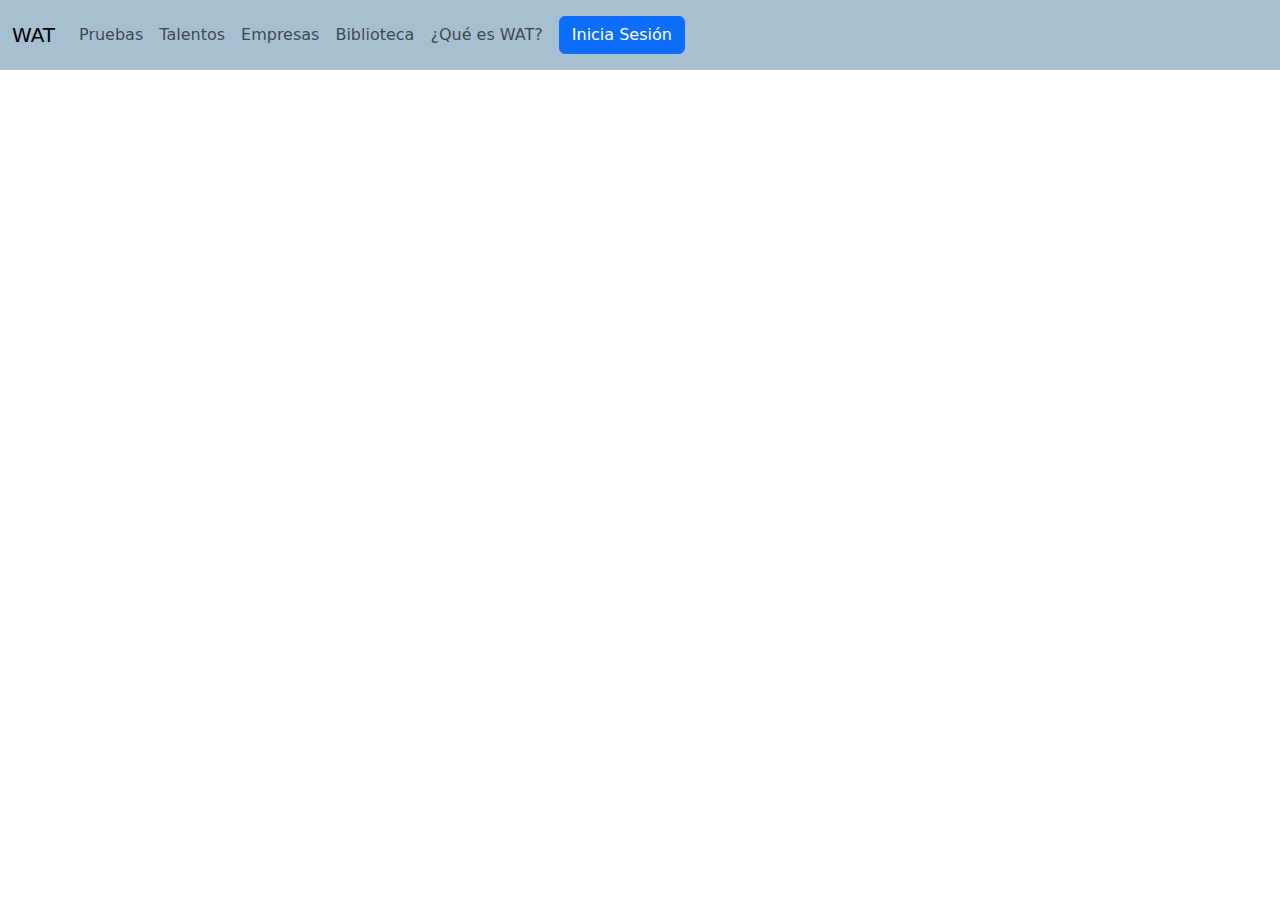
==== Login.html @ 865a5562 "primeri commit" ====
<!DOCTYPE html>
<html lang="en">
<head>
    <meta charset="UTF-8">
    <meta name="viewport" content="width=device-width, initial-scale=1.0">
    <title>Login WAT</title>
    <link href="https://cdn.jsdelivr.net/npm/bootstrap@5.3.3/dist/css/bootstrap.min.css" rel="stylesheet" integrity="sha384-QWTKZyjpPEjISv5WaRU9OFeRpok6YctnYmDr5pNlyT2bRjXh0JMhjY6hW+ALEwIH" crossorigin="anonymous">
</head>
<body>
    <div id="navbar"></div>








    <script>
        fetch("navbar.html")
          .then((response) => response.text())
          .then((data) => {
            document.getElementById("navbar").innerHTML = data;
          })
          .catch((error) => console.error("Error al cargar el navbar:", error));
      </script>
    <script src="https://cdn.jsdelivr.net/npm/bootstrap@5.3.3/dist/js/bootstrap.bundle.min.js" integrity="sha384-YvpcrYf0tY3lHB60NNkmXc5s9fDVZLESaAA55NDzOxhy9GkcIdslK1eN7N6jIeHz" crossorigin="anonymous"></script>    
</body>
</html>
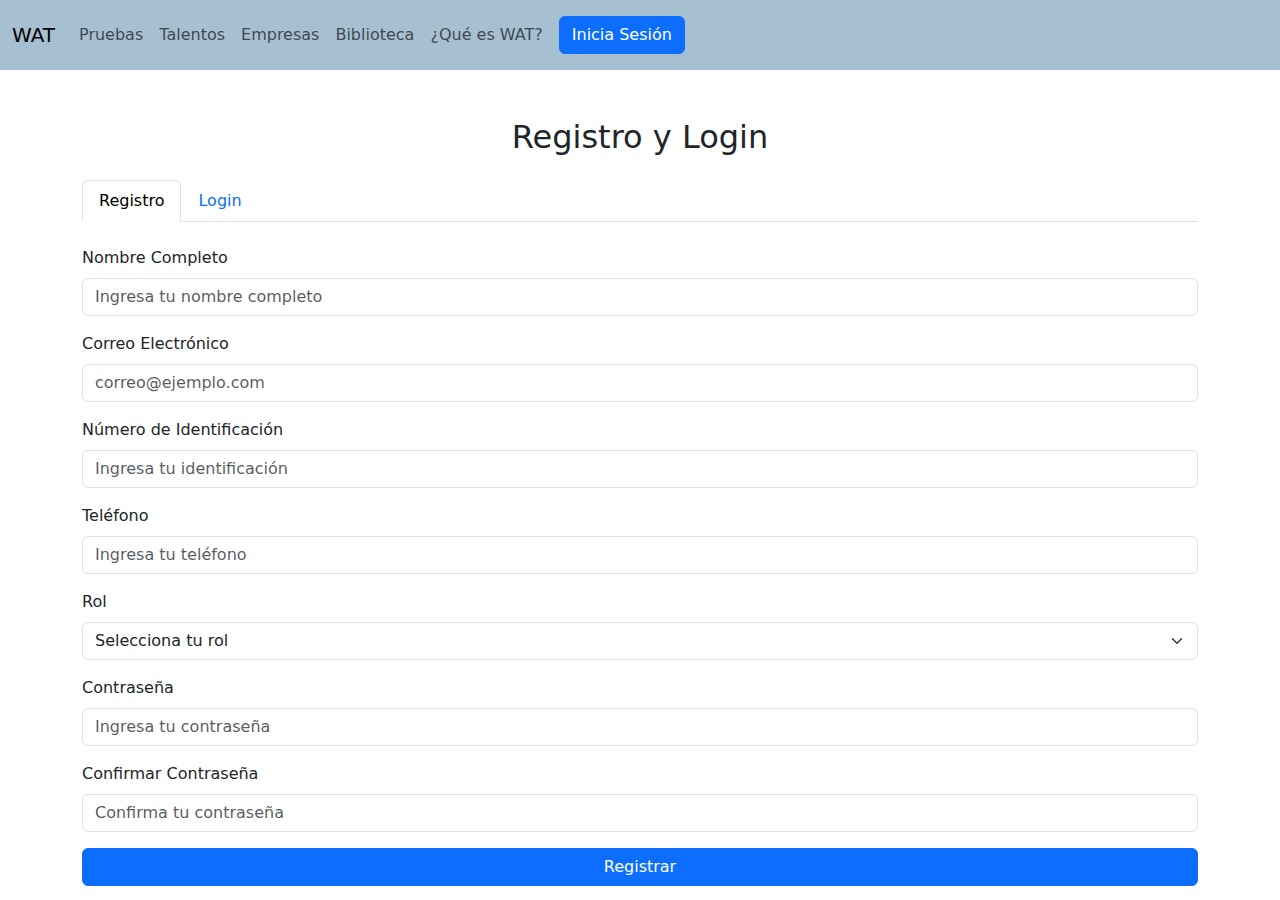
==== commit afaf200d: "new login" ====
--- a/Login.html
+++ b/Login.html
@@ -3,10 +3,10 @@
 <head>
     <meta charset="UTF-8">
     <meta name="viewport" content="width=device-width, initial-scale=1.0">
-    <title>Login WAT</title>
-    <link href="https://cdn.jsdelivr.net/npm/bootstrap@5.3.3/dist/css/bootstrap.min.css" rel="stylesheet" integrity="sha384-QWTKZyjpPEjISv5WaRU9OFeRpok6YctnYmDr5pNlyT2bRjXh0JMhjY6hW+ALEwIH" crossorigin="anonymous">
+    <title>Registro y Login</title>
+    <link href="https://cdn.jsdelivr.net/npm/bootstrap@5.3.0-alpha3/dist/css/bootstrap.min.css" rel="stylesheet">
 </head>
-<body>
+<body>    
     <div id="navbar"></div>
 
 
@@ -24,6 +24,77 @@
           })
           .catch((error) => console.error("Error al cargar el navbar:", error));
       </script>
+    <div class="container mt-5">
+        <h2 class="text-center mb-4">Registro y Login</h2>
+        
+        <!-- Tabs -->
+        <ul class="nav nav-tabs mb-4" id="authTabs" role="tablist">
+            <li class="nav-item" role="presentation">
+                <button class="nav-link active" id="register-tab" data-bs-toggle="tab" data-bs-target="#register" type="button" role="tab">Registro</button>
+            </li>
+            <li class="nav-item" role="presentation">
+                <button class="nav-link" id="login-tab" data-bs-toggle="tab" data-bs-target="#login" type="button" role="tab">Login</button>
+            </li>
+        </ul>
+        
+        <!-- Tab Content -->
+        <div class="tab-content">
+            <!-- Registro -->
+            <div class="tab-pane fade show active" id="register" role="tabpanel">
+                <form>
+                    <div class="mb-3">
+                        <label for="fullName" class="form-label">Nombre Completo</label>
+                        <input type="text" class="form-control" id="fullName" placeholder="Ingresa tu nombre completo" required>
+                    </div>
+                    <div class="mb-3">
+                        <label for="email" class="form-label">Correo Electrónico</label>
+                        <input type="email" class="form-control" id="email" placeholder="correo@ejemplo.com" required>
+                    </div>
+                    <div class="mb-3">
+                        <label for="idNumber" class="form-label">Número de Identificación</label>
+                        <input type="number" class="form-control" id="idNumber" placeholder="Ingresa tu identificación" required>
+                    </div>
+                    <div class="mb-3">
+                        <label for="phone" class="form-label">Teléfono</label>
+                        <input type="tel" class="form-control" id="phone" placeholder="Ingresa tu teléfono" required>
+                    </div>
+                    <div class="mb-3">
+                        <label for="role" class="form-label">Rol</label>
+                        <select class="form-select" id="role" required>
+                            <option value="" disabled selected>Selecciona tu rol</option>
+                            <option value="talent">Talento</option>
+                            <option value="company">Empresa</option>
+                        </select>
+                    </div>
+                    <div class="mb-3">
+                        <label for="password" class="form-label">Contraseña</label>
+                        <input type="password" class="form-control" id="password" placeholder="Ingresa tu contraseña" required>
+                    </div>
+                    <div class="mb-3">
+                        <label for="confirmPassword" class="form-label">Confirmar Contraseña</label>
+                        <input type="password" class="form-control" id="confirmPassword" placeholder="Confirma tu contraseña" required>
+                    </div>
+                    <button type="submit" class="btn btn-primary w-100">Registrar</button>
+                </form>
+            </div>
+            
+            <!-- Login -->
+            <div class="tab-pane fade" id="login" role="tabpanel">
+                <form>
+                    <div class="mb-3">
+                        <label for="loginEmail" class="form-label">Correo Electrónico</label>
+                        <input type="email" class="form-control" id="loginEmail" placeholder="correo@ejemplo.com" required>
+                    </div>
+                    <div class="mb-3">
+                        <label for="loginPassword" class="form-label">Contraseña</label>
+                        <input type="password" class="form-control" id="loginPassword" placeholder="Ingresa tu contraseña" required>
+                    </div>
+                    <button type="submit" class="btn btn-primary w-100">Iniciar Sesión</button>
+                </form>
+            </div>
+        </div>
+    </div>
+
     <script src="https://cdn.jsdelivr.net/npm/bootstrap@5.3.3/dist/js/bootstrap.bundle.min.js" integrity="sha384-YvpcrYf0tY3lHB60NNkmXc5s9fDVZLESaAA55NDzOxhy9GkcIdslK1eN7N6jIeHz" crossorigin="anonymous"></script>    
 </body>
-</html>+</html>
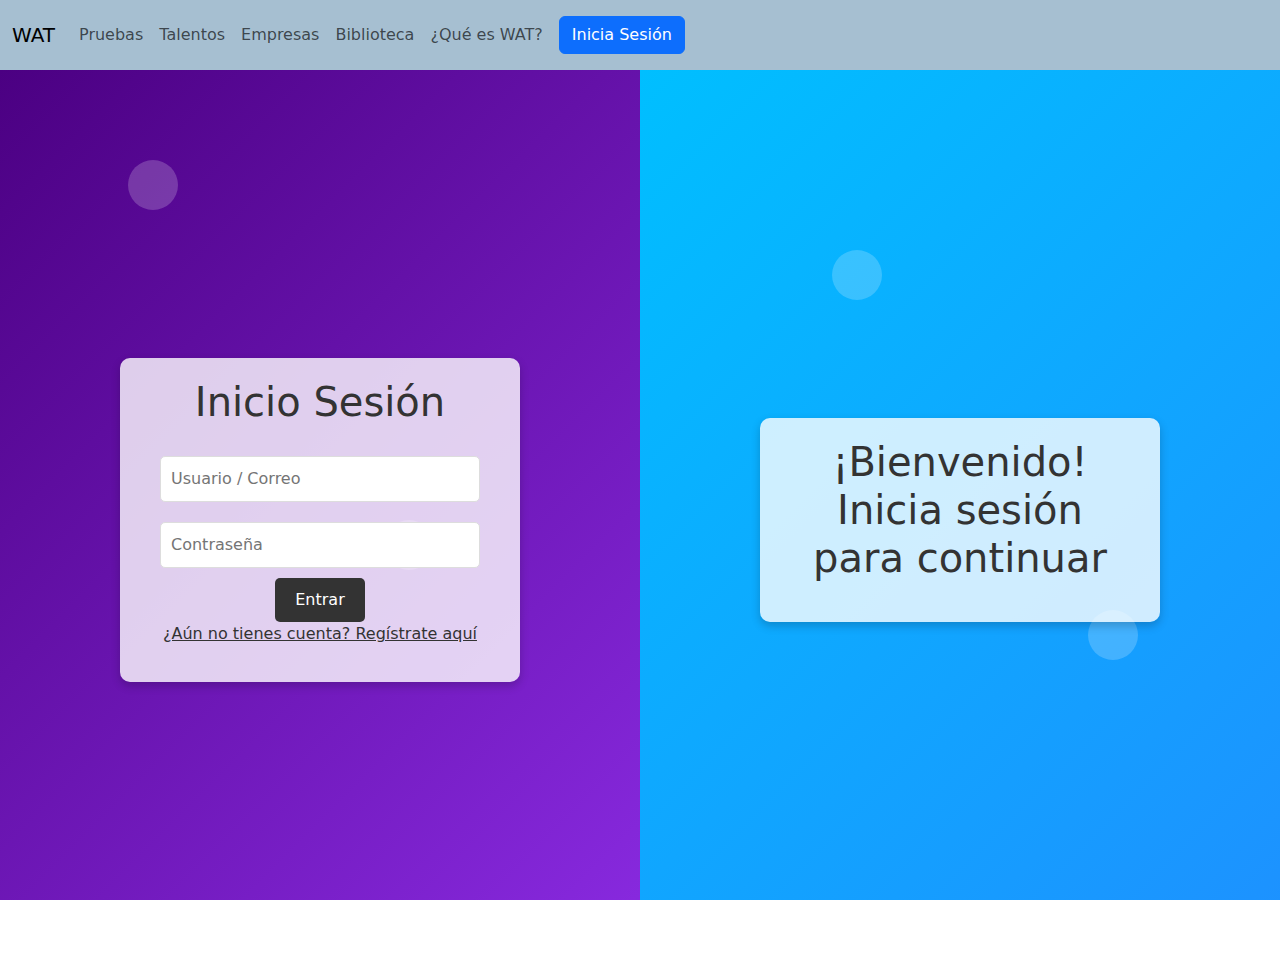
==== commit 70c742ec: "Login v1" ====
--- a/Login.html
+++ b/Login.html
@@ -3,98 +3,91 @@
 <head>
     <meta charset="UTF-8">
     <meta name="viewport" content="width=device-width, initial-scale=1.0">
-    <title>Registro y Login</title>
-    <link href="https://cdn.jsdelivr.net/npm/bootstrap@5.3.0-alpha3/dist/css/bootstrap.min.css" rel="stylesheet">
+    <title>Login</title>    
+    <link rel="stylesheet" href="css/login.css" />
+    <link
+      href="https://cdn.jsdelivr.net/npm/bootstrap@5.3.3/dist/css/bootstrap.min.css"
+      rel="stylesheet"
+      integrity="sha384-QWTKZyjpPEjISv5WaRU9OFeRpok6YctnYmDr5pNlyT2bRjXh0JMhjY6hW+ALEwIH"
+      crossorigin="anonymous"
+    />
 </head>
-<body>    
+<body>
     <div id="navbar"></div>
 
+    <div class="container-half">
+        <div class="section left-section">
+            <div class="background">
+                <span style="top: 10%; left: 20%; --direction: -0.3;"></span>
+                <span style="top: 50%; left: 60%; --direction: 0.2;"></span>
+            </div>
+            <div class="form-container active" id="login-form">
+                <h1>Inicio Sesión</h1>
+                <form>
+                    <input type="text" placeholder="Usuario / Correo" required>
+                    <input type="password" placeholder="Contraseña" required>
+                    <button type="submit">Entrar</button>
+                </form>
+                <p><span class="toggle-link" onclick="toggleForms('register')">¿Aún no tienes cuenta? Regístrate aquí</span></p>
+            </div>
+            <div class="form-container" id="register-text">
+                <h1>¡Bienvenido! Regístrate para unirte</h1>
+            </div>
+        </div>
 
-
-
-
-
-
-
-    <script>
-        fetch("navbar.html")
-          .then((response) => response.text())
-          .then((data) => {
-            document.getElementById("navbar").innerHTML = data;
-          })
-          .catch((error) => console.error("Error al cargar el navbar:", error));
-      </script>
-    <div class="container mt-5">
-        <h2 class="text-center mb-4">Registro y Login</h2>
-        
-        <!-- Tabs -->
-        <ul class="nav nav-tabs mb-4" id="authTabs" role="tablist">
-            <li class="nav-item" role="presentation">
-                <button class="nav-link active" id="register-tab" data-bs-toggle="tab" data-bs-target="#register" type="button" role="tab">Registro</button>
-            </li>
-            <li class="nav-item" role="presentation">
-                <button class="nav-link" id="login-tab" data-bs-toggle="tab" data-bs-target="#login" type="button" role="tab">Login</button>
-            </li>
-        </ul>
-        
-        <!-- Tab Content -->
-        <div class="tab-content">
-            <!-- Registro -->
-            <div class="tab-pane fade show active" id="register" role="tabpanel">
+        <div class="section right-section">
+            <div class="background">
+                <span style="top: 20%; left: 30%; --direction: -0.3;"></span>
+                <span style="top: 60%; left: 70%; --direction: 0.2;"></span>
+            </div>
+            <div class="form-container" id="register-form">
+                <h1>Registro</h1>
                 <form>
-                    <div class="mb-3">
-                        <label for="fullName" class="form-label">Nombre Completo</label>
-                        <input type="text" class="form-control" id="fullName" placeholder="Ingresa tu nombre completo" required>
-                    </div>
-                    <div class="mb-3">
-                        <label for="email" class="form-label">Correo Electrónico</label>
-                        <input type="email" class="form-control" id="email" placeholder="correo@ejemplo.com" required>
-                    </div>
-                    <div class="mb-3">
-                        <label for="idNumber" class="form-label">Número de Identificación</label>
-                        <input type="number" class="form-control" id="idNumber" placeholder="Ingresa tu identificación" required>
-                    </div>
-                    <div class="mb-3">
-                        <label for="phone" class="form-label">Teléfono</label>
-                        <input type="tel" class="form-control" id="phone" placeholder="Ingresa tu teléfono" required>
-                    </div>
-                    <div class="mb-3">
-                        <label for="role" class="form-label">Rol</label>
-                        <select class="form-select" id="role" required>
-                            <option value="" disabled selected>Selecciona tu rol</option>
-                            <option value="talent">Talento</option>
-                            <option value="company">Empresa</option>
-                        </select>
-                    </div>
-                    <div class="mb-3">
-                        <label for="password" class="form-label">Contraseña</label>
-                        <input type="password" class="form-control" id="password" placeholder="Ingresa tu contraseña" required>
-                    </div>
-                    <div class="mb-3">
-                        <label for="confirmPassword" class="form-label">Confirmar Contraseña</label>
-                        <input type="password" class="form-control" id="confirmPassword" placeholder="Confirma tu contraseña" required>
-                    </div>
-                    <button type="submit" class="btn btn-primary w-100">Registrar</button>
+                    <input type="text" placeholder="Nombre Completo" required>
+                    <input type="email" placeholder="Correo Electrónico" required>
+                    <input type="password" placeholder="Contraseña" required>
+                    <button type="submit">Registrar</button>
                 </form>
+                <p><span class="toggle-link" onclick="toggleForms('login')">¿Ya tienes cuenta? Inicia sesión aquí</span></p>
             </div>
-            
-            <!-- Login -->
-            <div class="tab-pane fade" id="login" role="tabpanel">
-                <form>
-                    <div class="mb-3">
-                        <label for="loginEmail" class="form-label">Correo Electrónico</label>
-                        <input type="email" class="form-control" id="loginEmail" placeholder="correo@ejemplo.com" required>
-                    </div>
-                    <div class="mb-3">
-                        <label for="loginPassword" class="form-label">Contraseña</label>
-                        <input type="password" class="form-control" id="loginPassword" placeholder="Ingresa tu contraseña" required>
-                    </div>
-                    <button type="submit" class="btn btn-primary w-100">Iniciar Sesión</button>
-                </form>
+            <div class="form-container active" id="login-text">
+                <h1>¡Bienvenido! Inicia sesión para continuar</h1>
             </div>
         </div>
     </div>
 
-    <script src="https://cdn.jsdelivr.net/npm/bootstrap@5.3.3/dist/js/bootstrap.bundle.min.js" integrity="sha384-YvpcrYf0tY3lHB60NNkmXc5s9fDVZLESaAA55NDzOxhy9GkcIdslK1eN7N6jIeHz" crossorigin="anonymous"></script>    
+    <script>
+        function toggleForms(target) {
+            const loginForm = document.getElementById('login-form');
+            const registerForm = document.getElementById('register-form');
+            const loginText = document.getElementById('login-text');
+            const registerText = document.getElementById('register-text');
+
+            if (target === 'register') {
+                loginForm.classList.remove('active');
+                loginText.classList.remove('active');
+                registerForm.classList.add('active');
+                registerText.classList.add('active');
+            } else {
+                registerForm.classList.remove('active');
+                registerText.classList.remove('active');
+                loginForm.classList.add('active');
+                loginText.classList.add('active');
+            }
+        }
+    </script>
+    <script>
+      fetch("navbar.html")
+        .then((response) => response.text())
+        .then((data) => {
+          document.getElementById("navbar").innerHTML = data;
+        })
+        .catch((error) => console.error("Error al cargar el navbar:", error));
+    </script>
+    <script
+      src="https://cdn.jsdelivr.net/npm/bootstrap@5.3.3/dist/js/bootstrap.bundle.min.js"
+      integrity="sha384-YvpcrYf0tY3lHB60NNkmXc5s9fDVZLESaAA55NDzOxhy9GkcIdslK1eN7N6jIeHz"
+      crossorigin="anonymous"
+    ></script>
 </body>
 </html>
--- a/css/login.css
+++ b/css/login.css
@@ -0,0 +1,119 @@
+
+body, html {
+    height: 100%;
+    margin: 0;
+    overflow: hidden;
+    font-family: Arial, sans-serif;
+}
+
+.container-half {
+    display: flex;
+    height: 100vh;
+}
+
+.section {
+    flex: 1;
+    position: relative;
+    overflow: hidden;
+}
+
+.left-section, .right-section {
+    display: flex;
+    justify-content: center;
+    align-items: center;
+    text-align: center;
+    color: white;
+    position: relative;
+}
+
+.left-section {
+    background: linear-gradient(135deg, #4b0082, #8a2be2);
+}
+
+.right-section {
+    background: linear-gradient(135deg, #00bfff, #1e90ff);
+}
+
+.background {
+    position: absolute;
+    top: 0;
+    left: 0;
+    width: 100%;
+    height: 100%;
+    z-index: 0;
+    overflow: hidden;
+}
+
+.background span {
+    position: absolute;
+    width: 50px;
+    height: 50px;
+    background: rgba(255, 255, 255, 0.2);
+    border-radius: 50%;
+    animation: move 20s linear infinite, colorChange 10s infinite;
+}
+
+@keyframes move {
+    from {
+        transform: translateY(100vh) translateX(0);
+    }
+    to {
+        transform: translateY(-100vh) translateX(calc(100vw * var(--direction)));
+    }
+}
+
+@keyframes colorChange {
+    0% { background: #4b0082; }
+    25% { background: #8a2be2; }
+    50% { background: #1e90ff; }
+    75% { background: #00bfff; }
+    100% { background: #4b0082; }
+}
+
+.form-container {
+    position: absolute;
+    z-index: 1;
+    width: 100%;
+    max-width: 400px;
+    background: rgba(255, 255, 255, 0.8);
+    padding: 20px 40px;
+    border-radius: 10px;
+    box-shadow: 0 4px 10px rgba(0, 0, 0, 0.2);
+    display: none;
+}
+
+.form-container.active {
+    display: block;
+}
+
+.form-container h1 {
+    margin-bottom: 20px;
+    color: #333;
+}
+
+.form-container input {
+    width: 100%;
+    padding: 10px;
+    margin: 10px 0;
+    border: 1px solid #ddd;
+    border-radius: 5px;
+}
+
+.form-container button {
+    padding: 10px 20px;
+    background: #333;
+    color: #fff;
+    border: none;
+    border-radius: 5px;
+    cursor: pointer;
+}
+
+.form-container button:hover {
+    background: #555;
+}
+
+.toggle-link {
+    color: #333;
+    text-decoration: underline;
+    cursor: pointer;
+}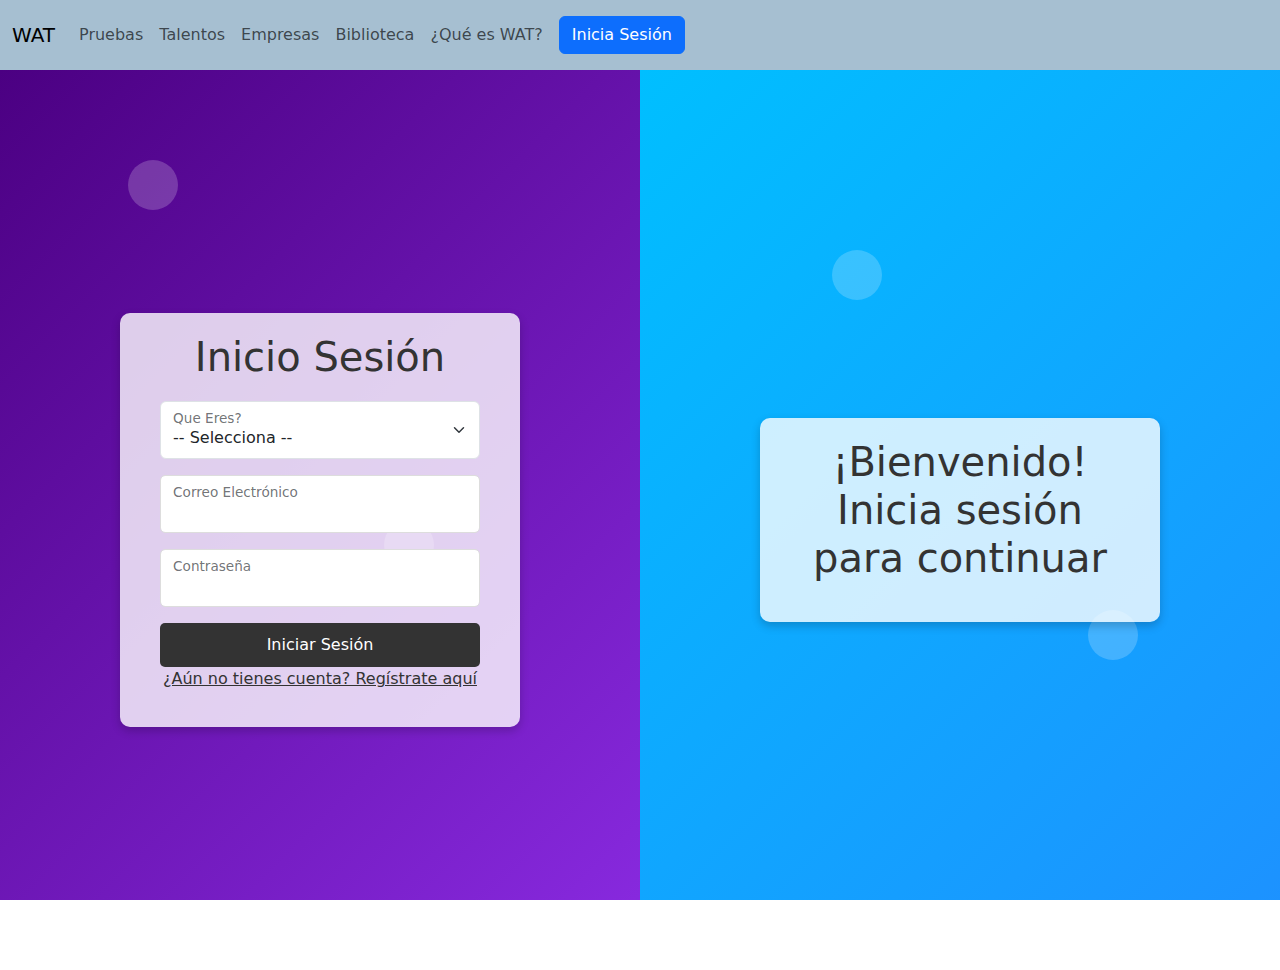
==== commit 017e1293: "Login integrado nav" ====
--- a/Login.html
+++ b/Login.html
@@ -23,10 +23,24 @@
             </div>
             <div class="form-container active" id="login-form">
                 <h1>Inicio Sesión</h1>
-                <form>
-                    <input type="text" placeholder="Usuario / Correo" required>
-                    <input type="password" placeholder="Contraseña" required>
-                    <button type="submit">Entrar</button>
+                <form class="form-floating">
+                    <div class="form-floating mb-3">
+                        <select class="form-select" id="role" required>
+                            <option value="" disabled selected>-- Selecciona --</option>
+                            <option value="talent">Talento</option>
+                            <option value="company">Empresa</option>
+                        </select>
+                        <label for="role" class="form-label">Que Eres?</label>
+                    </div>
+                    <div class="form-floating mb-3">
+                        <input type="email" class="form-control" id="loginEmail" required>
+                        <label for="loginEmail" class="form-label">Correo Electrónico</label>
+                    </div>
+                    <div class="form-floating mb-3">
+                        <input type="password" class="form-control" id="loginPassword" required>
+                        <label for="loginPassword" class="form-label">Contraseña</label>
+                    </div>
+                    <button type="submit" class="btn btn-primary w-100">Iniciar Sesión</button>
                 </form>
                 <p><span class="toggle-link" onclick="toggleForms('register')">¿Aún no tienes cuenta? Regístrate aquí</span></p>
             </div>
@@ -42,11 +56,40 @@
             </div>
             <div class="form-container" id="register-form">
                 <h1>Registro</h1>
-                <form>
-                    <input type="text" placeholder="Nombre Completo" required>
-                    <input type="email" placeholder="Correo Electrónico" required>
-                    <input type="password" placeholder="Contraseña" required>
-                    <button type="submit">Registrar</button>
+                <form class="form-floating">
+                    <div class="form-floating mb-3">
+                        <input type="text" class="form-control" id="fullName" required>
+                        <label for="fullName" class="form-label">Nombre Completo</label>
+                    </div>
+                    <div class="form-floating mb-3">
+                        <input type="email" class="form-control" id="email" required>
+                        <label for="email" class="form-label">Correo Electrónico</label>
+                    </div>
+                    <div class="form-floating mb-3">
+                        <input type="number" class="form-control" id="idNumber" required>
+                        <label for="idNumber" class="form-label">Número de Identificación</label>
+                    </div>
+                    <div class="form-floating mb-3">
+                        <input type="tel" class="form-control" id="phone" required>
+                        <label for="phone" class="form-label">Teléfono</label>
+                    </div>
+                    <div class="form-floating mb-3">
+                        <select class="form-select" id="registerRole" required>
+                            <option value="" disabled selected>-- Selecciona --</option>
+                            <option value="talent">Talento</option>
+                            <option value="company">Empresa</option>
+                        </select>
+                        <label for="registerRole" class="form-label">Que Eres?</label>
+                    </div>
+                    <div class="form-floating mb-3">
+                        <input type="password" class="form-control" id="password" required>
+                        <label for="password" class="form-label">Contraseña</label>
+                    </div>
+                    <div class="form-floating mb-3">
+                        <input type="password" class="form-control" id="confirmPassword" required>
+                        <label for="confirmPassword" class="form-label">Confirmar Contraseña</label>
+                    </div>
+                    <button type="submit" class="btn btn-primary w-100">Registrar</button>
                 </form>
                 <p><span class="toggle-link" onclick="toggleForms('login')">¿Ya tienes cuenta? Inicia sesión aquí</span></p>
             </div>
